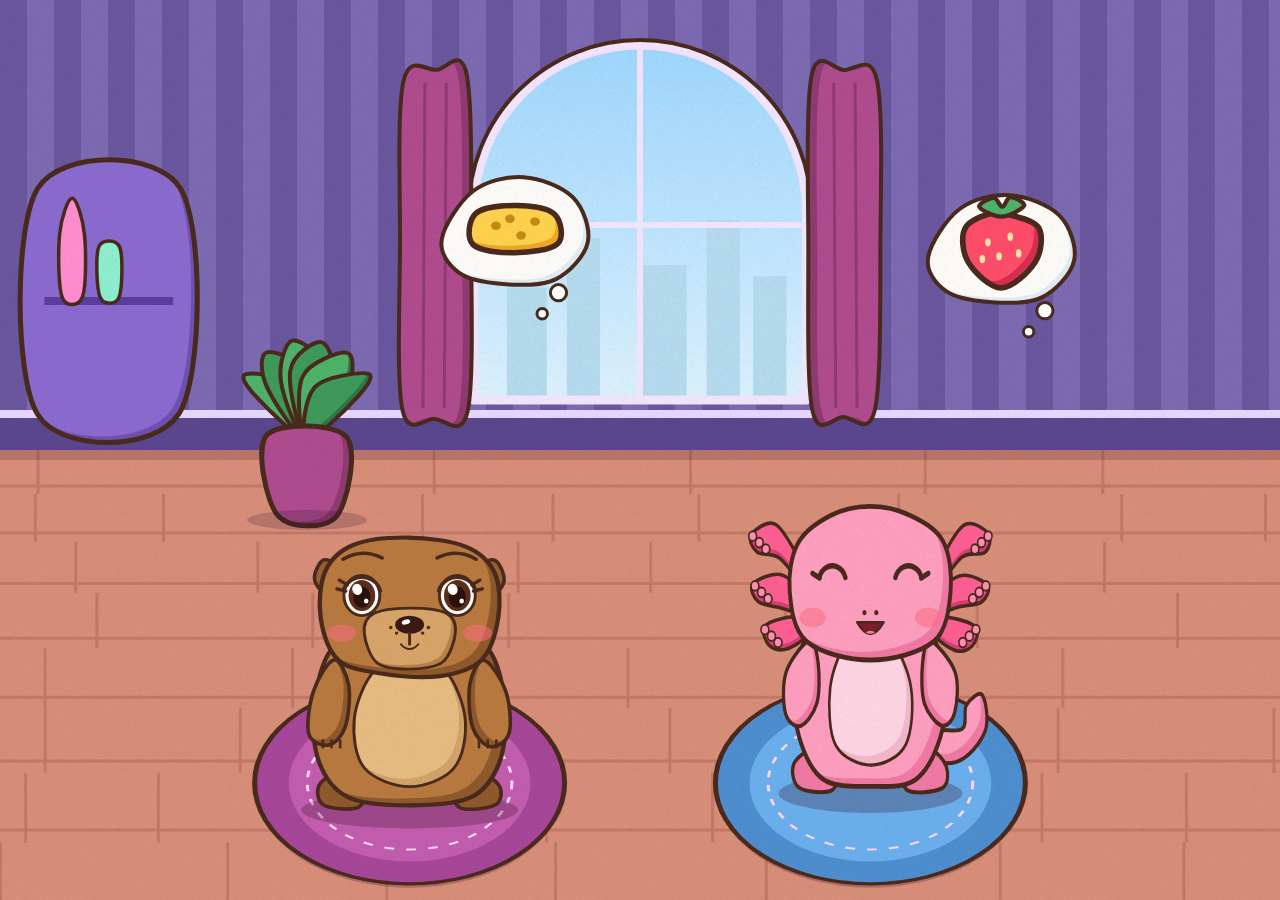
==== flat.html @ 30681097 "2D art prototype: canvas-drawn flat cartoon capybara, axolotl, room, rugs, bubbles (flat.html)" ====
<!doctype html><html><head><meta charset="utf-8"><meta name="viewport" content="width=device-width,initial-scale=1">
<title>Flat art preview</title><style>html,body{margin:0;height:100%;background:#222;overflow:hidden}canvas{width:100vw;height:100vh;display:block}</style></head>
<body><canvas id="c"></canvas><script type="module">
import { drawRoom, drawRug, drawCapybara, drawAxolotl, drawBubble, strawberry, sponge } from './flat/art.js';
const cv = document.getElementById('c'), ctx = cv.getContext('2d');
const q = new URLSearchParams(location.search), exprA = q.get('a') || 'idle', exprB = q.get('b') || 'happy', freeze = q.get('t');
function grain(W, H) { const g = document.createElement('canvas'); g.width = 256; g.height = 256; const x = g.getContext('2d'), d = x.createImageData(256, 256);
  for (let i = 0; i < d.data.length; i += 4) { const v = Math.random() * 255; d.data[i] = d.data[i + 1] = d.data[i + 2] = v; d.data[i + 3] = 14; } x.putImageData(d, 0, 0); return g; }
const gr = grain();
function frame(ms) {
  const dpr = Math.min(2, devicePixelRatio || 1), W = innerWidth, H = innerHeight;
  if (cv.width !== W * dpr) { cv.width = W * dpr; cv.height = H * dpr; }
  const t = freeze ? +freeze : ms / 1000;
  ctx.setTransform(dpr, 0, 0, dpr, 0, 0); ctx.clearRect(0, 0, W, H);
  drawRoom(ctx, W, H);
  const u = Math.min(W / 1024, H / 473) * .62;
  const blink = (t % 3.4) < .14 ? 1 : 0;
  ctx.save(); ctx.translate(W * .32, H * .93); ctx.scale(u * .9, u * .9); // rugs + pets
  ctx.restore();
  drawRug(ctx, W * .32, H * .87, 200 * u, 130 * u); drawRug(ctx, W * .68, H * .87, 200 * u, 130 * u, '#4e8fd0', '#6bb0ee');
  ctx.save(); ctx.translate(W * .32, H * .9); ctx.scale(u * .92, u * .92); drawCapybara(ctx, t, exprA, blink); ctx.restore();
  ctx.save(); ctx.translate(W * .68, H * .9); ctx.scale(u * .92, u * .92); drawAxolotl(ctx, t, exprB, blink); ctx.restore();
  drawBubble(ctx, W * .4, H * .24, u * 1.5, (c, x, y, s) => sponge(c, x, y, s * 1.2));
  drawBubble(ctx, W * .78, H * .26, u * 1.5, (c, x, y, s) => strawberry(c, x, y, s * 1.2));
  ctx.save(); ctx.globalCompositeOperation = 'multiply'; ctx.fillStyle = ctx.createPattern(gr, 'repeat'); ctx.globalAlpha = .6; ctx.fillRect(0, 0, W, H); ctx.restore();
  if (!freeze) requestAnimationFrame(frame);
}
requestAnimationFrame(frame); window.__ready = true;
</script></body></html>
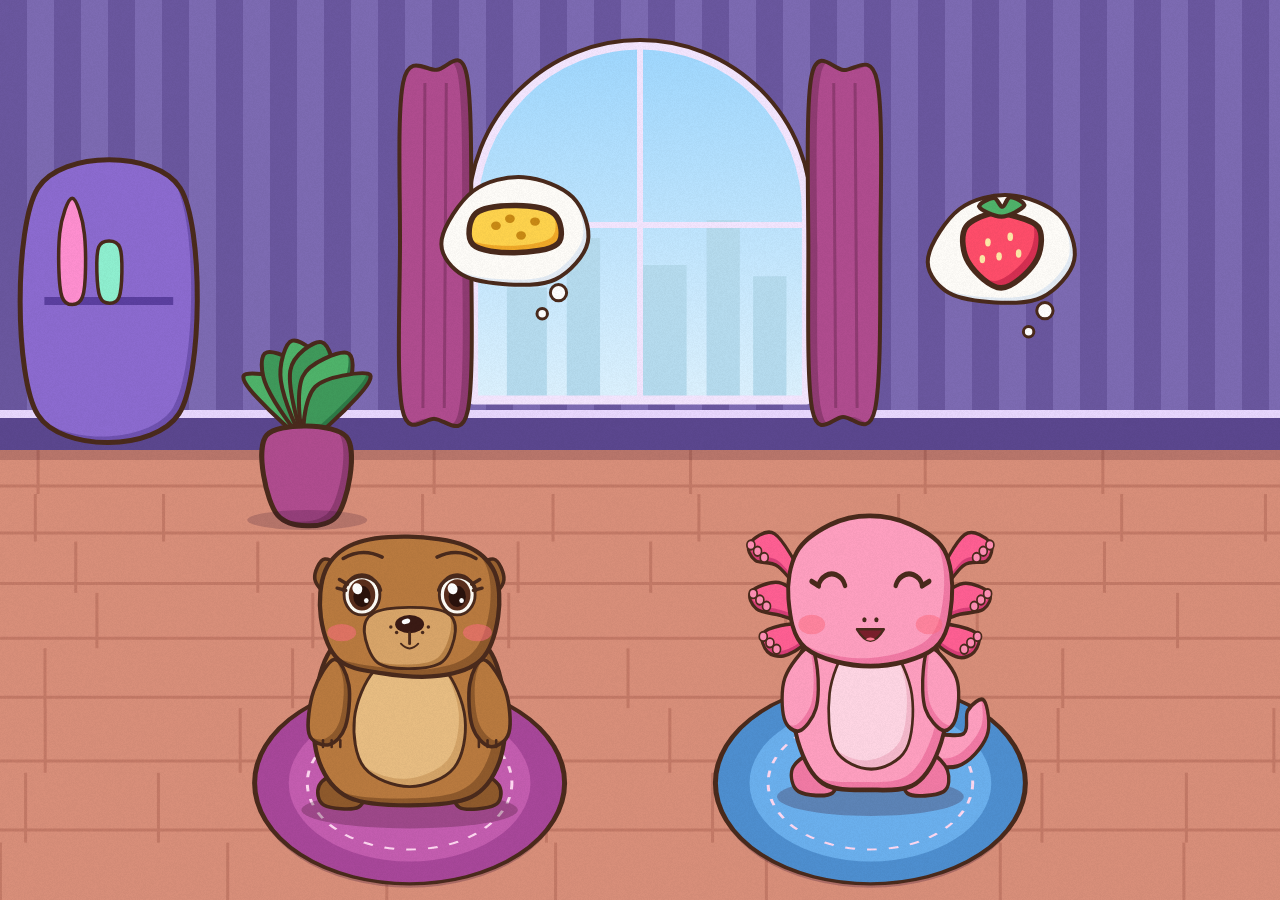
==== commit 85732856: "2D: canvas engine, 5-room cutaway world, wooden spa tool shelf + specific props, avatar, collision +" ====
--- a/flat.html
+++ b/flat.html
@@ -1,7 +1,7 @@
-<!doctype html><html><head><meta charset="utf-8"><meta name="viewport" content="width=device-width,initial-scale=1">
+﻿<!doctype html><html><head><meta charset="utf-8"><meta name="viewport" content="width=device-width,initial-scale=1">
 <title>Flat art preview</title><style>html,body{margin:0;height:100%;background:#222;overflow:hidden}canvas{width:100vw;height:100vh;display:block}</style></head>
 <body><canvas id="c"></canvas><script type="module">
-import { drawRoom, drawRug, drawCapybara, drawAxolotl, drawBubble, strawberry, sponge } from './flat/art.js';
+import { drawRoom, drawRug, drawCapybara, drawAxolotl, drawBubble, strawberry, sponge } from './src/flat/art.js';
 const cv = document.getElementById('c'), ctx = cv.getContext('2d');
 const q = new URLSearchParams(location.search), exprA = q.get('a') || 'idle', exprB = q.get('b') || 'happy', freeze = q.get('t');
 function grain(W, H) { const g = document.createElement('canvas'); g.width = 256; g.height = 256; const x = g.getContext('2d'), d = x.createImageData(256, 256);
@@ -27,3 +27,4 @@
 }
 requestAnimationFrame(frame); window.__ready = true;
 </script></body></html>
+
